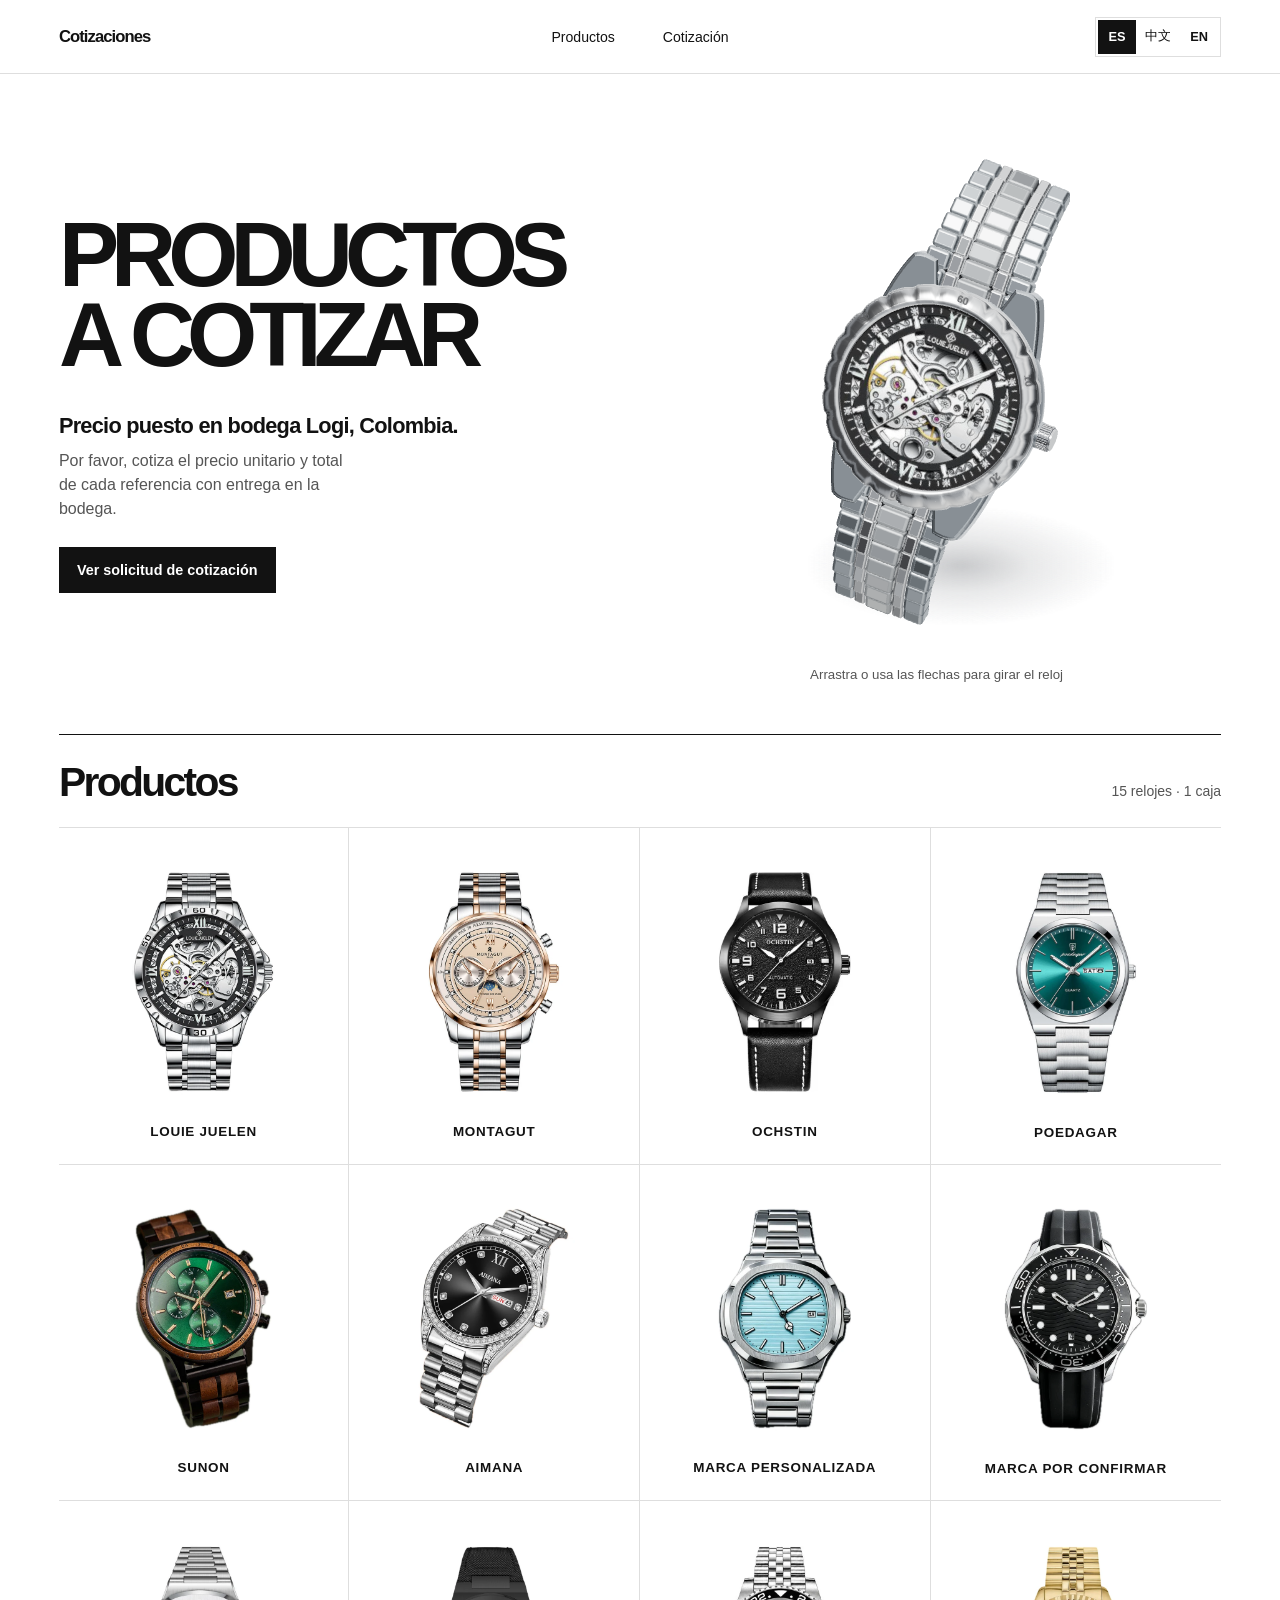
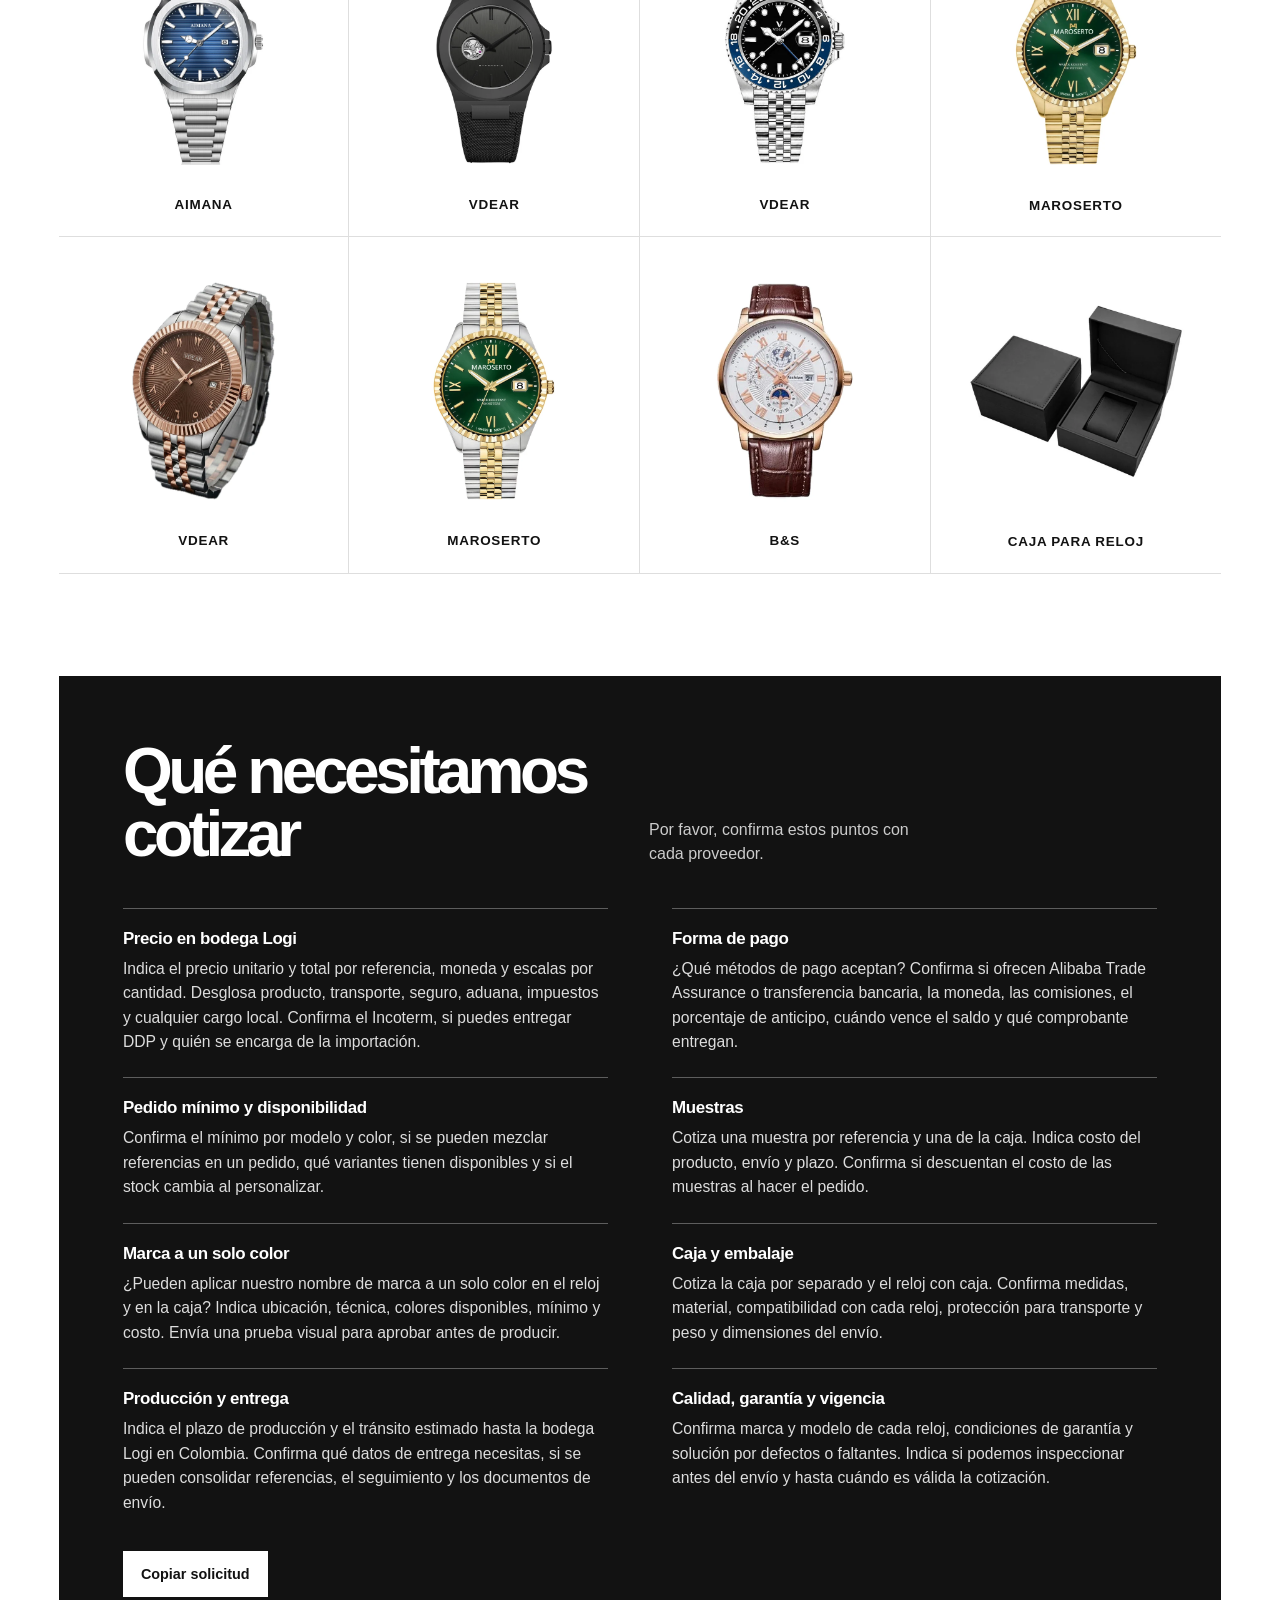
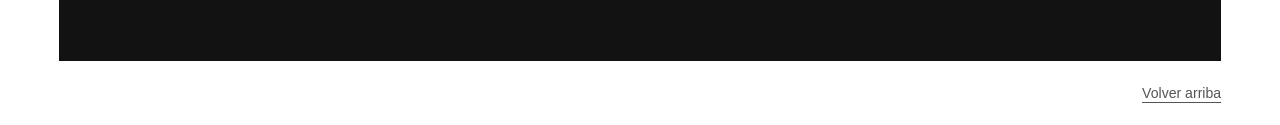
==== logichina/index.html @ dfd2f5d7 "Publicar el catálogo bajo logichina" ====
<!doctype html>
<html lang="es">
<head>
  <meta charset="utf-8">
  <meta name="viewport" content="width=device-width, initial-scale=1">
  <meta name="description" content="Solicitud de cotización de relojes y caja con entrega en bodega Logi, Colombia.">
  <title>Productos a cotizar</title>
  <link rel="stylesheet" href="./styles.css">
  <script src="./catalog.js" defer></script>
  <script src="./hero.js" type="module"></script>
</head>
<body id="inicio">
  <a class="skip-link" href="#contenido" data-text="skip">Ir al contenido</a>
  <header class="masthead">
    <div class="page-width masthead-inner">
      <a class="wordmark" href="#inicio" data-text="wordmark">Cotizaciones</a>
      <nav class="masthead-nav" aria-label="Secciones" data-aria="nav">
        <a href="#productos" data-text="productsLink">Productos</a>
        <a href="#cotizacion" data-text="quoteLink">Cotización</a>
      </nav>
      <div class="language" role="group" aria-label="Idioma" data-aria="language">
        <button type="button" lang="es" aria-label="Español" data-lang="es" aria-pressed="true">ES</button>
        <button type="button" lang="zh-Hans" aria-label="简体中文" data-lang="zh-Hans" aria-pressed="false">中文</button>
        <button type="button" lang="en" aria-label="English" data-lang="en" aria-pressed="false">EN</button>
      </div>
    </div>
  </header>

  <main class="page-width" id="contenido">
    <section class="hero" aria-labelledby="hero-title">
      <div class="hero-copy">
        <h1 id="hero-title" data-text="title">Productos<br>a cotizar</h1>
        <p class="destination" data-text="destination">Precio puesto en bodega Logi, Colombia.</p>
        <p class="hero-intro" data-text="intro">Por favor, cotiza el precio unitario y total de cada referencia con entrega en la bodega.</p>
        <a class="button button-primary" href="#cotizacion" data-text="seeRequest">Ver solicitud de cotización</a>
      </div>
      <div class="hero-showcase">
        <div class="hero-visual">
          <img class="hero-fallback" src="./assets/01.webp" width="840" height="840" alt="" fetchpriority="high">
          <div class="watch-scene" data-watch-scene aria-hidden="true"></div>
        </div>
        <p class="scene-caption" id="scene-caption" data-text="rotate">Arrastra para girar el reloj</p>
      </div>
    </section>

    <section class="catalog section-rule" id="productos" aria-labelledby="catalog-title">
      <div class="section-heading">
        <h2 id="catalog-title" data-text="productsLink">Productos</h2>
        <p data-text="count">15 relojes · 1 caja</p>
      </div>
      <div class="products" id="product-grid"></div>
      <noscript><p>Activa JavaScript para ver el catálogo y cambiar de idioma.</p></noscript>
    </section>

    <section class="request" id="cotizacion" aria-labelledby="request-title">
      <div class="request-heading">
        <h2 id="request-title" data-text="requestTitle">Qué necesitamos cotizar</h2>
        <p data-text="requestIntro">Por favor, confirma estos puntos con cada proveedor.</p>
      </div>
      <ol class="question-list" id="question-list"></ol>
      <div class="request-actions" hidden id="request-actions">
        <button class="button button-inverse" type="button" id="copy-request" data-text="copy">Copiar solicitud</button>
        <p class="copy-status" id="copy-status" aria-live="polite"></p>
      </div>
      <textarea class="manual-copy" id="manual-copy" hidden readonly aria-label="Solicitud de cotización" data-aria="requestLabel"></textarea>
    </section>
  </main>

  <footer class="page-width footer">
    <a href="#inicio" data-text="back">Volver arriba</a>
  </footer>
</body>
</html>
---- logichina/styles.css ----
:root {
  color-scheme: light;
  --paper: #fff;
  --ink: #121212;
  --mid: #555;
  --hairline: #dedede;
  --page: 1320px;
  --gutter: clamp(18px, 4.6vw, 68px);
  --ease-out: cubic-bezier(0.23, 1, 0.32, 1);
  font-family: "Helvetica Neue", Arial, sans-serif;
  font-synthesis: none;
  text-rendering: optimizeLegibility;
}

*, *::before, *::after { box-sizing: border-box; }
html { scroll-padding-top: 24px; }
body { margin: 0; background: var(--paper); color: var(--ink); }
a { color: inherit; }
button, textarea { font: inherit; }
button { color: inherit; }
p, h1, h2, h3 { margin: 0; }
img { display: block; max-width: 100%; }
[hidden] { display: none !important; }
:focus-visible { outline: 2px solid currentColor; outline-offset: 5px; }

.page-width {
  width: min(100%, var(--page));
  margin-inline: auto;
  padding-inline: var(--gutter);
}

.skip-link {
  position: fixed;
  z-index: 5;
  top: 12px;
  left: 12px;
  padding: 12px;
  background: var(--ink);
  color: var(--paper);
  transform: translateY(calc(-100% - 24px));
}
.skip-link:focus { transform: none; }

.masthead { border-bottom: 1px solid var(--hairline); }
.masthead-inner { min-height: 73px; display: grid; grid-template-columns: 1fr auto 1fr; align-items: center; gap: 24px; }
.wordmark { font-size: 1.04rem; font-weight: 800; letter-spacing: -.055em; text-decoration: none; justify-self: start; }
.masthead-nav, .language { display: flex; align-items: center; }
.masthead-nav { gap: clamp(22px, 4vw, 48px); }
.masthead-nav a, .footer a { font-size: .88rem; text-decoration-thickness: 1px; text-underline-offset: .26em; }
.masthead-nav a { text-decoration: none; }
.masthead-nav a:hover, .footer a:hover { text-decoration: underline; }
.language { justify-self: end; border: 1px solid var(--hairline); padding: 2px; }
.language button {
  border: 0;
  background: var(--paper);
  padding: 6px 9px;
  min-height: 34px;
  min-width: 38px;
  font-size: .8rem;
  font-weight: 650;
  cursor: pointer;
  white-space: nowrap;
}
.language button:hover { background: #f1f1f1; }
.language button[aria-pressed="true"] { color: var(--paper); background: var(--ink); }
.language button:focus-visible { outline-offset: -2px; outline-color: #747474; }

.hero {
  min-height: clamp(485px, 51vw, 655px);
  display: grid;
  grid-template-columns: minmax(0, 1fr) minmax(0, 1.05fr);
  gap: clamp(20px, 4vw, 62px);
  align-items: center;
  padding-block: clamp(24px, 4vw, 52px);
}
.hero-copy { padding-block: 20px; }
.hero h1 {
  font-size: clamp(3rem, 7.05vw, 6.18rem);
  line-height: .88;
  letter-spacing: -.088em;
  font-weight: 800;
  text-transform: uppercase;
}
:lang(zh-Hans) .hero h1 { letter-spacing: -.075em; line-height: .99; }
.destination { margin-top: clamp(22px, 3.15vw, 38px); font-size: clamp(1.05rem, 1.7vw, 1.37rem); letter-spacing: -.034em; font-weight: 690; line-height: 1.25; }
.hero-intro { max-width: 34ch; margin-top: 10px; color: var(--mid); font-size: 1rem; line-height: 1.5; }
.hero-copy .button { margin-top: 26px; }
.button {
  min-height: 46px;
  display: inline-flex;
  align-items: center;
  justify-content: center;
  width: fit-content;
  padding: 11px 17px;
  border: 1px solid transparent;
  font-size: .9rem;
  font-weight: 680;
  line-height: 1.3;
  text-align: center;
  text-decoration: none;
  cursor: pointer;
}
.button-primary { background: var(--ink); color: var(--paper); }
.button-primary:hover { background: #343434; }
.button-primary:focus-visible { outline-color: var(--ink); }
.hero-showcase { min-width: 0; }
.hero-visual { position: relative; display: grid; place-items: center; aspect-ratio: 1.05; isolation: isolate; }
.hero-fallback { width: 100%; height: 100%; position: absolute; inset: 0; object-fit: contain; }
.watch-scene { position: absolute; inset: 0; opacity: 0; pointer-events: none; }
.watch-scene canvas { display: block; max-width: 100%; max-height: 100%; touch-action: pan-y; }
.hero-visual.is-rendering .watch-scene { opacity: 1; pointer-events: auto; cursor: grab; }
.hero-visual.is-rendering .watch-scene:active { cursor: grabbing; }
.hero-visual.is-rendering .hero-fallback { visibility: hidden; }
.scene-caption { min-height: 1.2em; text-align: center; color: var(--mid); font-size: .83rem; visibility: hidden; }
.hero-showcase:has(.hero-visual.is-rendering) .scene-caption { visibility: visible; }

.section-rule { border-top: 1px solid var(--ink); }
.section-heading { display: flex; justify-content: space-between; align-items: baseline; gap: 12px; padding: 24px 0 21px; }
.section-heading h2 { font-size: clamp(1.8rem, 4vw, 2.55rem); font-weight: 750; letter-spacing: -.065em; }
.section-heading p { font-size: .875rem; color: var(--mid); }
.products { display: grid; grid-template-columns: repeat(4, minmax(0, 1fr)); border-bottom: 1px solid var(--hairline); }
.product { min-width: 0; border-top: 1px solid var(--hairline); }
.product-link { display: flex; flex-direction: column; align-items: center; gap: 11px; height: 100%; padding: 23px 14px 22px; text-decoration: none; text-align: center; }
.product:not(:nth-child(4n)) { border-right: 1px solid var(--hairline); }
.product-link:focus-visible { outline-offset: -4px; }
.product-media { display: grid; place-items: center; width: 100%; aspect-ratio: 1; overflow: hidden; }
.product-media img { width: 100%; height: 100%; object-fit: contain; }
.product-link h3 { font-size: .84rem; letter-spacing: .055em; text-transform: uppercase; line-height: 1.25; font-weight: 750; }
.product-link:hover h3 { text-decoration: underline; text-underline-offset: .25em; }

.request {
  padding: clamp(30px, 5vw, 67px) clamp(20px, 5vw, 67px);
  margin-top: clamp(56px, 8vw, 105px);
  color: var(--paper);
  background: var(--ink);
}
.request-heading { display: grid; grid-template-columns: 1fr minmax(0, 1fr); gap: 18px; align-items: end; margin-bottom: clamp(24px, 4vw, 42px); }
.request-heading h2 { max-width: 16ch; font-size: clamp(2.2rem, 5vw, 4.5rem); line-height: .98; font-weight: 760; letter-spacing: -.07em; }
.request-heading p { max-width: 33ch; color: #ccc; line-height: 1.5; }
.question-list { list-style: none; display: grid; grid-template-columns: repeat(2, minmax(0, 1fr)); gap: 0 clamp(25px, 5vw, 65px); padding: 0; margin: 0; }
.question-list li { border-top: 1px solid #5d5d5d; padding: 19px 0 23px; }
.question-list h3 { font-size: 1.06rem; letter-spacing: -.022em; line-height: 1.3; margin-bottom: 7px; }
.question-list p { color: #ddd; font-size: .98rem; line-height: 1.56; max-width: 57ch; }
.request-actions { display: flex; flex-wrap: wrap; align-items: center; gap: 12px 18px; margin-top: 13px; }
.button-inverse { background: var(--paper); color: var(--ink); }
.button-inverse:hover { background: #e7e7e7; }
.button-inverse:focus-visible { outline-color: var(--paper); }
.copy-status { color: #ddd; font-size: .88rem; }
.manual-copy { display: block; margin-top: 15px; width: min(100%, 600px); min-height: 140px; resize: vertical; padding: 12px; }
.footer { display: flex; justify-content: flex-end; padding-block: 24px; }
.footer a { color: var(--mid); }

@media (hover: hover) and (pointer: fine) and (prefers-reduced-motion: no-preference) {
  .product-media img { transition: transform .22s var(--ease-out); }
  .product-link:hover img { transform: scale(1.035); }
}
@media (max-width: 760px) {
  .masthead-inner { min-height: 63px; grid-template-columns: 1fr auto; }
  .masthead-nav { display: none; }
  .hero { min-height: 0; gap: 4px; grid-template-columns: 1fr; padding: 37px 0 20px; }
  .hero-copy { padding-block: 0; }
  .hero h1 { font-size: clamp(3rem, 11.6vw, 5.5rem); }
  .hero-showcase { width: min(100%, 450px); justify-self: center; }
  .hero-visual { aspect-ratio: 1.08; }
  .products { grid-template-columns: repeat(2, minmax(0, 1fr)); }
  .product:not(:nth-child(4n)) { border-right: 0; }
  .product:nth-child(odd) { border-right: 1px solid var(--hairline); }
  .product-link { padding: 12px 7px 17px; gap: 8px; }
  .product-link h3 { font-size: .76rem; }
  .request-heading { grid-template-columns: 1fr; gap: 12px; }
}
@media (max-width: 525px) {
  .language button { min-height: 38px; }
  .question-list { grid-template-columns: 1fr; }
}
@media print {
  .masthead, .hero-showcase, .hero-copy .button, .request-actions, .footer { display: none; }
  .hero { display: block; min-height: 0; padding-block: 12px; }
  .hero h1 { font-size: 36pt; }
  .product, .question-list li { break-inside: avoid; }
  .request { color: #000; background: #fff; margin-top: 12px; padding: 0; }
  .request p { color: #222; }
}
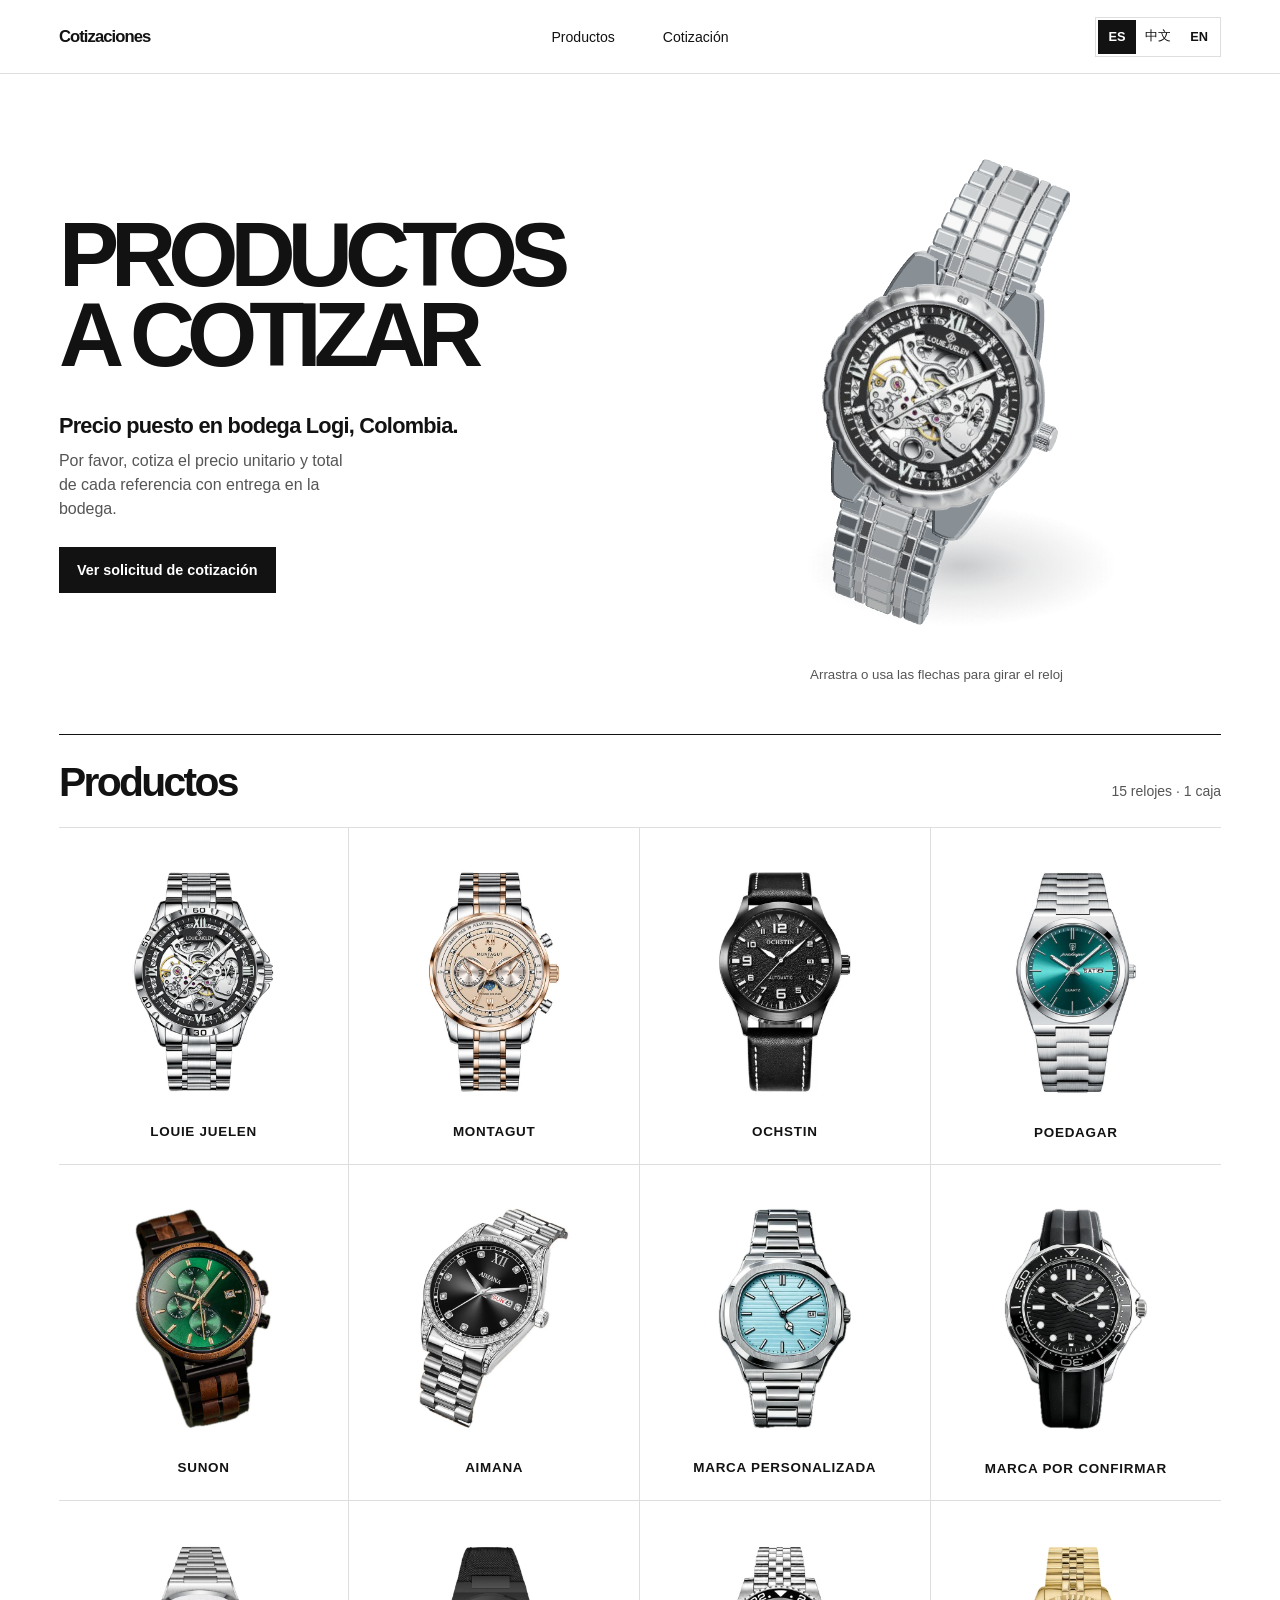
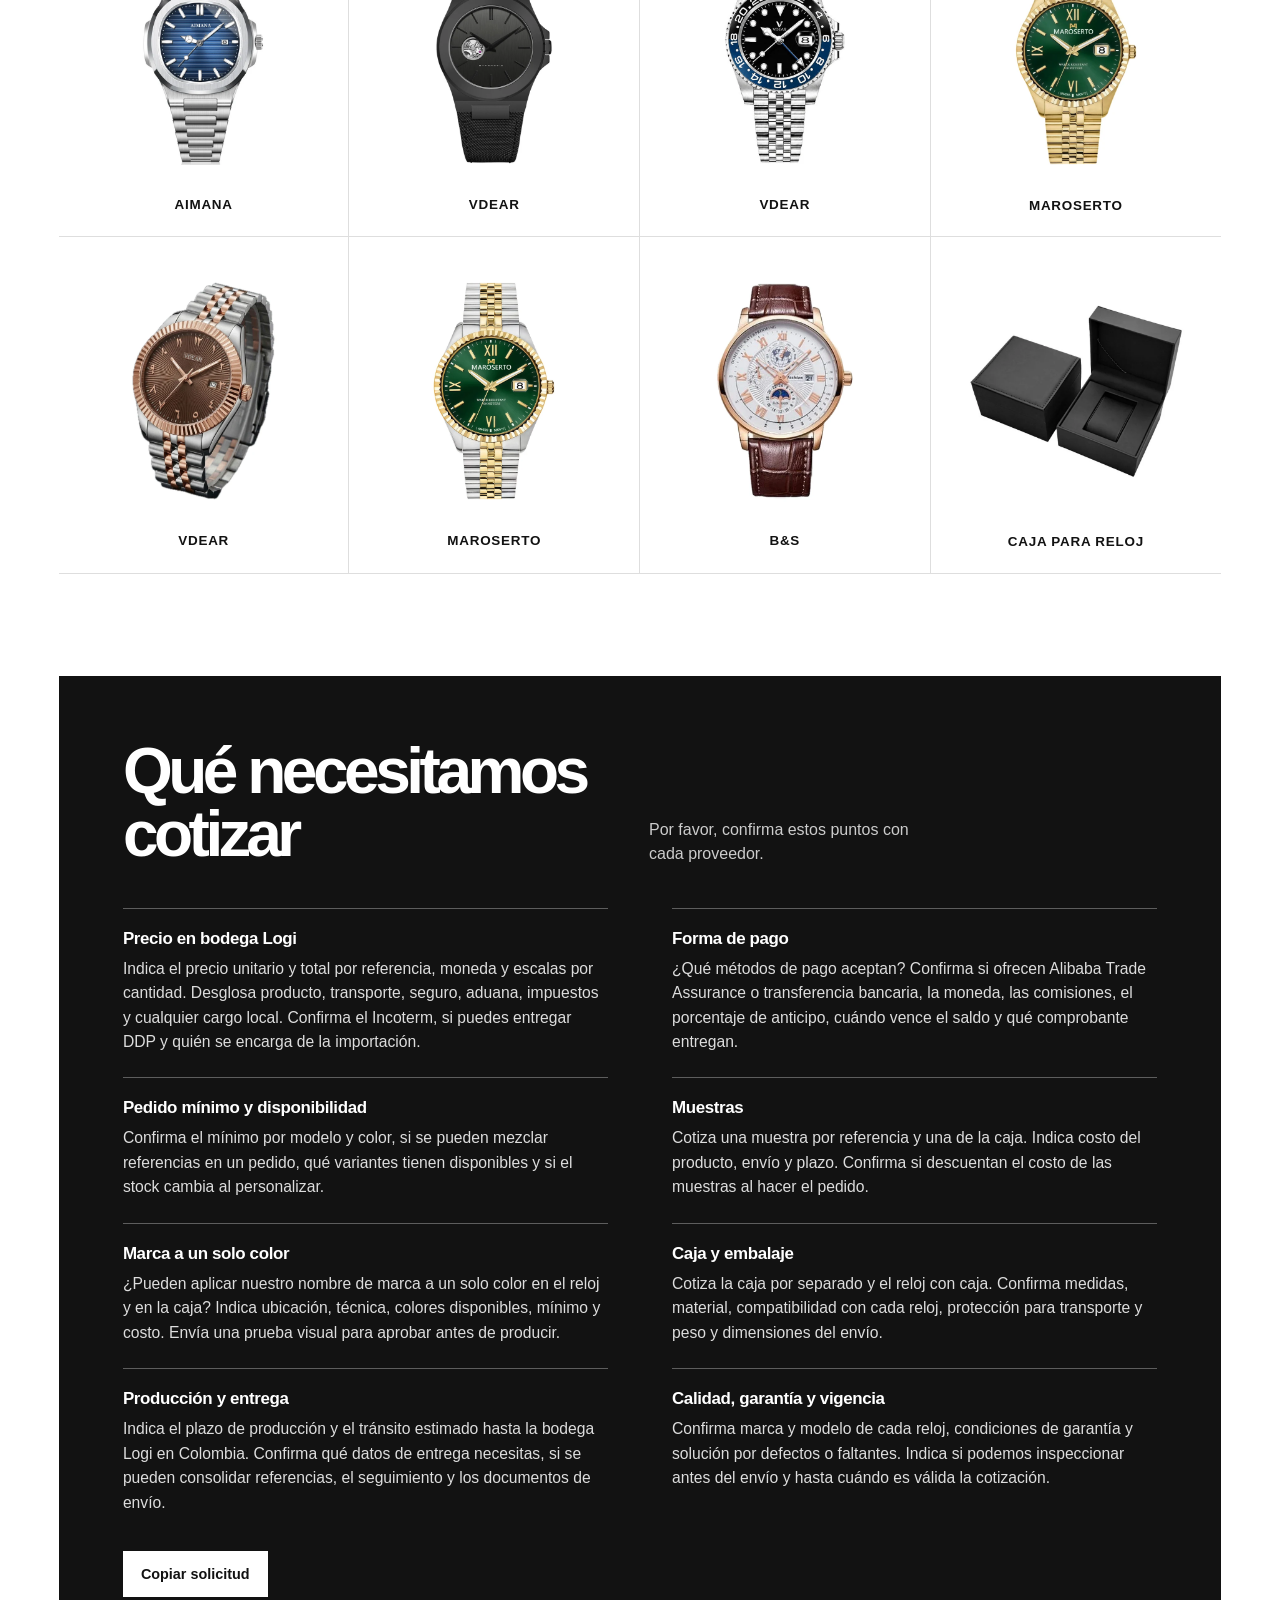
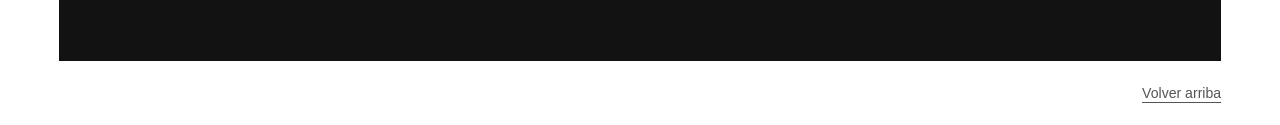
==== commit 53ab3ee9: "Agregar relojes a la ruta final del catálogo" ====
--- a/logichina/index.html
+++ b/logichina/index.html
@@ -3,71 +3,14 @@
 <head>
   <meta charset="utf-8">
   <meta name="viewport" content="width=device-width, initial-scale=1">
-  <meta name="description" content="Solicitud de cotización de relojes y caja con entrega en bodega Logi, Colombia.">
-  <title>Productos a cotizar</title>
-  <link rel="stylesheet" href="./styles.css">
-  <script src="./catalog.js" defer></script>
-  <script src="./hero.js" type="module"></script>
+  <title>Cotizaciones</title>
+  <link rel="canonical" href="./relojes/">
+  <script>
+    location.replace('./relojes/' + location.search + location.hash);
+  </script>
+  <noscript><meta http-equiv="refresh" content="0; url=./relojes/"></noscript>
 </head>
-<body id="inicio">
-  <a class="skip-link" href="#contenido" data-text="skip">Ir al contenido</a>
-  <header class="masthead">
-    <div class="page-width masthead-inner">
-      <a class="wordmark" href="#inicio" data-text="wordmark">Cotizaciones</a>
-      <nav class="masthead-nav" aria-label="Secciones" data-aria="nav">
-        <a href="#productos" data-text="productsLink">Productos</a>
-        <a href="#cotizacion" data-text="quoteLink">Cotización</a>
-      </nav>
-      <div class="language" role="group" aria-label="Idioma" data-aria="language">
-        <button type="button" lang="es" aria-label="Español" data-lang="es" aria-pressed="true">ES</button>
-        <button type="button" lang="zh-Hans" aria-label="简体中文" data-lang="zh-Hans" aria-pressed="false">中文</button>
-        <button type="button" lang="en" aria-label="English" data-lang="en" aria-pressed="false">EN</button>
-      </div>
-    </div>
-  </header>
-
-  <main class="page-width" id="contenido">
-    <section class="hero" aria-labelledby="hero-title">
-      <div class="hero-copy">
-        <h1 id="hero-title" data-text="title">Productos<br>a cotizar</h1>
-        <p class="destination" data-text="destination">Precio puesto en bodega Logi, Colombia.</p>
-        <p class="hero-intro" data-text="intro">Por favor, cotiza el precio unitario y total de cada referencia con entrega en la bodega.</p>
-        <a class="button button-primary" href="#cotizacion" data-text="seeRequest">Ver solicitud de cotización</a>
-      </div>
-      <div class="hero-showcase">
-        <div class="hero-visual">
-          <img class="hero-fallback" src="./assets/01.webp" width="840" height="840" alt="" fetchpriority="high">
-          <div class="watch-scene" data-watch-scene aria-hidden="true"></div>
-        </div>
-        <p class="scene-caption" id="scene-caption" data-text="rotate">Arrastra para girar el reloj</p>
-      </div>
-    </section>
-
-    <section class="catalog section-rule" id="productos" aria-labelledby="catalog-title">
-      <div class="section-heading">
-        <h2 id="catalog-title" data-text="productsLink">Productos</h2>
-        <p data-text="count">15 relojes · 1 caja</p>
-      </div>
-      <div class="products" id="product-grid"></div>
-      <noscript><p>Activa JavaScript para ver el catálogo y cambiar de idioma.</p></noscript>
-    </section>
-
-    <section class="request" id="cotizacion" aria-labelledby="request-title">
-      <div class="request-heading">
-        <h2 id="request-title" data-text="requestTitle">Qué necesitamos cotizar</h2>
-        <p data-text="requestIntro">Por favor, confirma estos puntos con cada proveedor.</p>
-      </div>
-      <ol class="question-list" id="question-list"></ol>
-      <div class="request-actions" hidden id="request-actions">
-        <button class="button button-inverse" type="button" id="copy-request" data-text="copy">Copiar solicitud</button>
-        <p class="copy-status" id="copy-status" aria-live="polite"></p>
-      </div>
-      <textarea class="manual-copy" id="manual-copy" hidden readonly aria-label="Solicitud de cotización" data-aria="requestLabel"></textarea>
-    </section>
-  </main>
-
-  <footer class="page-width footer">
-    <a href="#inicio" data-text="back">Volver arriba</a>
-  </footer>
+<body>
+  <a href="./relojes/">Abrir Cotizaciones</a>
 </body>
 </html>
